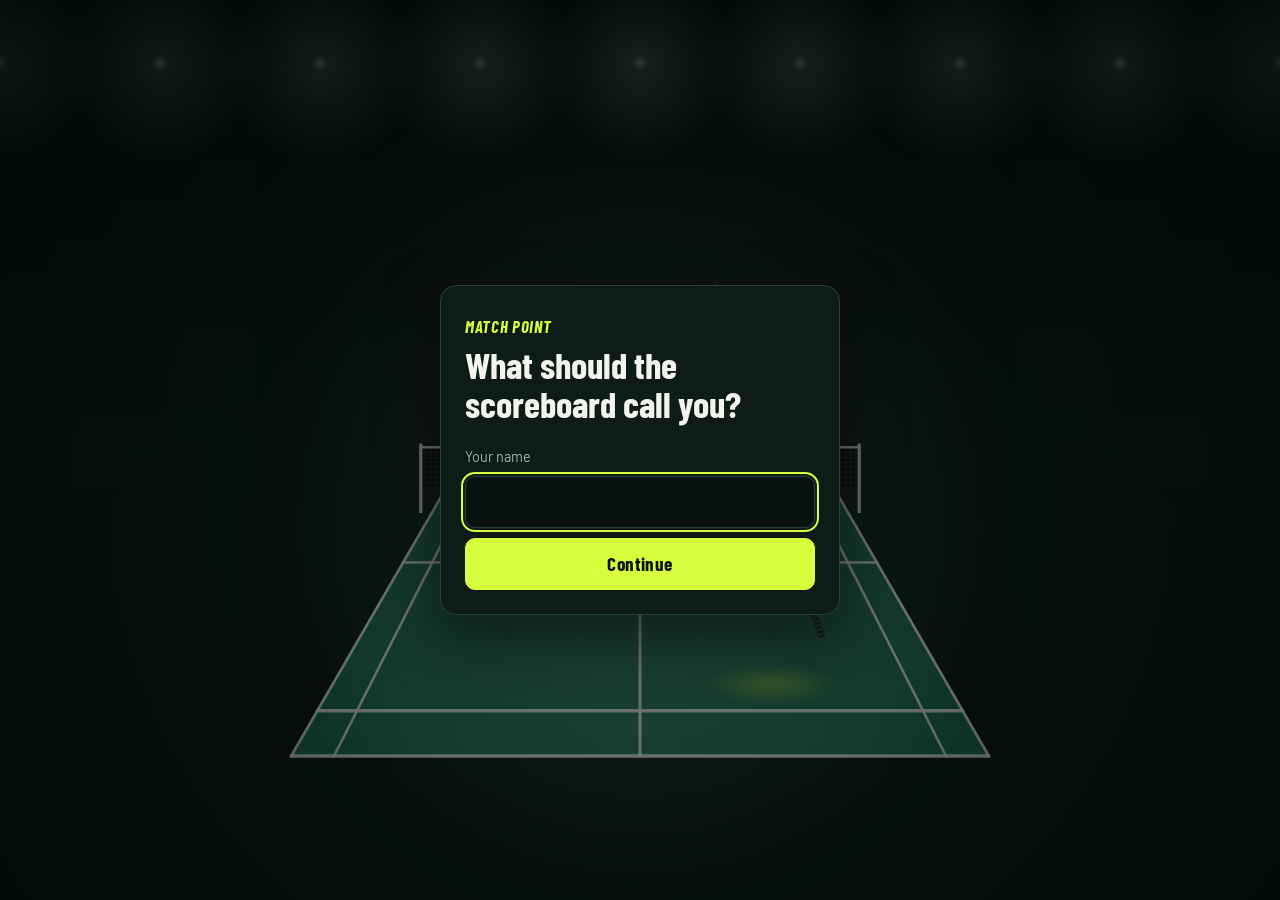
==== index.html @ b4b5af97 "Initial release Co-Authored-By: Claude Opus 5.5 <noreply@anthropic.com>" ====
<!doctype html>
<html lang="en">
<head>
  <meta charset="utf-8">
  <meta name="viewport" content="width=device-width, initial-scale=1, viewport-fit=cover">
  <meta name="theme-color" content="#08130f">
  <meta name="description" content="One-thumb badminton against the computer. Tap in time, aim with where you tap.">
  <meta name="apple-mobile-web-app-capable" content="yes">
  <meta name="apple-mobile-web-app-status-bar-style" content="black-translucent">
  <meta name="apple-mobile-web-app-title" content="Match Point">
  <title>Match Point</title>
  <link rel="manifest" href="manifest.webmanifest">
  <link rel="icon" href="icons/icon-192.png" type="image/png">
  <link rel="apple-touch-icon" href="icons/apple-touch-icon.png">
  <link rel="preconnect" href="https://fonts.googleapis.com">
  <link rel="preconnect" href="https://fonts.gstatic.com" crossorigin>
  <link rel="stylesheet" href="https://fonts.googleapis.com/css2?family=Barlow+Condensed:ital,wght@0,600;0,700;1,700&family=Barlow:wght@400;500;600&display=swap">
  <link rel="stylesheet" href="app.css">
</head>
<body data-screen="home">
  <canvas id="court" aria-hidden="true"></canvas>

  <!-- In-match overlay -->
  <header class="hud">
    <div class="board" aria-live="polite">
      <span id="hud-name" class="board-name you"></span>
      <span id="score-you" class="board-score">0</span>
      <span id="score-cpu" class="board-score">0</span>
      <span class="board-name">CPU</span>
    </div>
    <p id="clock" class="clock" hidden></p>
    <button id="pause" class="icon-button" type="button" aria-label="Pause">
      <svg viewBox="0 0 24 24" aria-hidden="true"><rect x="6" y="5" width="4" height="14" rx="1"/><rect x="14" y="5" width="4" height="14" rx="1"/></svg>
    </button>
  </header>
  <p id="callout" class="callout" aria-live="polite"></p>
  <p class="serve-hint">Tap to serve. Tap left or right to aim.</p>

  <!-- First visit -->
  <section class="screen" data-for="welcome" aria-labelledby="welcome-title">
    <div class="sheet">
      <p class="wordmark">Match Point</p>
      <h1 id="welcome-title">What should the scoreboard call you?</h1>
      <form id="welcome-form" class="stack">
        <label class="field">
          <span>Your name</span>
          <input id="welcome-name" name="name" maxlength="14" autocomplete="nickname" required>
        </label>
        <button class="button primary" type="submit">Continue</button>
      </form>
    </div>
  </section>

  <!-- Home -->
  <section class="screen" data-for="home" aria-labelledby="home-title">
    <div class="sheet">
      <p class="wordmark">Match Point</p>
      <h1 id="home-title">Ready, <span id="home-name"></span>?</h1>
      <dl class="facts">
        <div><dt>Match</dt><dd id="home-rules"></dd></div>
        <div><dt>Opponent</dt><dd id="home-level"></dd></div>
        <div id="home-record-row"><dt>Record</dt><dd id="home-record"></dd></div>
      </dl>
      <div class="stack">
        <button id="play" class="button primary" type="button">Play</button>
        <button id="open-settings" class="button" type="button">Settings</button>
      </div>
      <p class="how">Tap as the shuttle reaches the ring. Hit it right on the beat for a smash.</p>
    </div>
  </section>

  <!-- Settings -->
  <section class="screen" data-for="settings" aria-labelledby="settings-title">
    <div class="sheet tall">
      <div class="sheet-head">
        <h2 id="settings-title">Settings</h2>
        <button id="close-settings" class="button small" type="button">Done</button>
      </div>

      <form id="settings-form" class="settings">
        <label class="field">
          <span>Name</span>
          <input id="set-name" maxlength="14" autocomplete="nickname">
        </label>

        <fieldset class="group">
          <legend>Match type</legend>
          <div class="segmented">
            <label><input type="radio" name="mode" value="points"><span>First to</span></label>
            <label><input type="radio" name="mode" value="timer"><span>Timed</span></label>
          </div>
        </fieldset>

        <div class="group" data-mode="points">
          <p class="label" id="target-label">Points to win</p>
          <div class="stepper" role="group" aria-labelledby="target-label">
            <button type="button" data-step="-1" aria-label="Fewer points">−</button>
            <output id="set-target"></output>
            <button type="button" data-step="1" aria-label="More points">+</button>
          </div>
          <div class="presets" aria-label="Common targets">
            <button type="button" data-target="5">5</button>
            <button type="button" data-target="11">11</button>
            <button type="button" data-target="15">15</button>
            <button type="button" data-target="21">21</button>
          </div>
          <label class="switch">
            <span>Win by two</span>
            <input id="set-two" type="checkbox">
          </label>
        </div>

        <fieldset class="group" data-mode="timer">
          <legend>Match length</legend>
          <div class="segmented four">
            <label><input type="radio" name="seconds" value="60"><span>1 min</span></label>
            <label><input type="radio" name="seconds" value="120"><span>2 min</span></label>
            <label><input type="radio" name="seconds" value="180"><span>3 min</span></label>
            <label><input type="radio" name="seconds" value="300"><span>5 min</span></label>
          </div>
          <p class="note">Most points when time runs out wins. A tie goes to a golden point.</p>
        </fieldset>

        <fieldset class="group">
          <legend>Opponent</legend>
          <div class="segmented">
            <label><input type="radio" name="level" value="easy"><span>Easy</span></label>
            <label><input type="radio" name="level" value="normal"><span>Normal</span></label>
            <label><input type="radio" name="level" value="hard"><span>Hard</span></label>
          </div>
        </fieldset>

        <div class="group">
          <label class="switch"><span>Sound</span><input id="set-sound" type="checkbox"></label>
          <label class="switch"><span>Vibration</span><input id="set-haptics" type="checkbox"></label>
        </div>
      </form>
    </div>
  </section>

  <!-- Pause -->
  <section class="screen" data-for="paused" aria-labelledby="paused-title">
    <div class="sheet">
      <h2 id="paused-title">Paused</h2>
      <div class="stack">
        <button id="resume" class="button primary" type="button">Resume</button>
        <button id="quit" class="button" type="button">Quit match</button>
      </div>
    </div>
  </section>

  <!-- Result -->
  <section class="screen" data-for="result" aria-labelledby="result-title" aria-live="polite">
    <div class="sheet">
      <h2 id="result-title"></h2>
      <p id="result-score" class="final"></p>
      <p id="result-rules" class="how"></p>
      <div class="stack">
        <button id="again" class="button primary" type="button">Play again</button>
        <button id="home" class="button" type="button">Home</button>
      </div>
    </div>
  </section>

  <script src="engine.js"></script>
  <script src="app.js"></script>
</body>
</html>
---- app.css ----
/* Match Point: a TV-scoreboard look. Dark court green, white lines, volt accent. */
:root {
  --ink: #08130f;
  --sheet: #0e1c17;
  --sheet-raised: #142721;
  --rule: #26403a;
  --text: #f1f5ee;
  --muted: #9db3aa;
  --volt: #d8ff3e;
  --volt-ink: #0b130d;
  --coral: #ff7a59;
  --display: "Barlow Condensed", "Arial Narrow", sans-serif;
  --body: "Barlow", system-ui, sans-serif;
}

* { box-sizing: border-box; margin: 0; }
[hidden] { display: none !important; }

html, body {
  height: 100%;
  overflow: hidden;
  background: var(--ink);
  color: var(--text);
  overscroll-behavior: none;
}

body {
  font-family: var(--body);
  font-size: 16px;
  line-height: 1.5;
  -webkit-tap-highlight-color: transparent;
  touch-action: manipulation;
}

#court {
  position: fixed;
  inset: 0;
  width: 100%;
  height: 100%;
  touch-action: none;
}

button, input { font: inherit; color: inherit; }

/* ---------- Screens ---------- */

.screen {
  position: fixed;
  inset: 0;
  display: grid;
  place-items: center;
  padding: max(16px, env(safe-area-inset-top)) 16px max(16px, env(safe-area-inset-bottom));
  background: rgba(4, 10, 8, 0.55);
  opacity: 0;
  visibility: hidden;
  transition: opacity 0.25s, visibility 0s 0.25s;
}

body[data-screen="welcome"] [data-for="welcome"],
body[data-screen="home"] [data-for="home"],
body[data-screen="settings"] [data-for="settings"],
body[data-screen="paused"] [data-for="paused"],
body[data-screen="result"] [data-for="result"] {
  opacity: 1;
  visibility: visible;
  transition: opacity 0.3s;
}

.sheet {
  width: min(100%, 400px);
  max-height: 100%;
  overflow-y: auto;
  padding: 28px 24px 24px;
  border: 1px solid var(--rule);
  border-radius: 16px;
  background: var(--sheet);
  box-shadow: 0 24px 60px rgba(0, 0, 0, 0.5);
  transform: translateY(8px);
  transition: transform 0.3s cubic-bezier(0.2, 0.8, 0.2, 1);
}

body[data-screen="welcome"] [data-for="welcome"] .sheet,
body[data-screen="home"] [data-for="home"] .sheet,
body[data-screen="settings"] [data-for="settings"] .sheet,
body[data-screen="paused"] [data-for="paused"] .sheet,
body[data-screen="result"] [data-for="result"] .sheet { transform: none; }

.sheet.tall { max-height: min(100%, 720px); }

.wordmark {
  font-family: var(--display);
  font-style: italic;
  font-weight: 700;
  font-size: 1.05rem;
  letter-spacing: 0.04em;
  text-transform: uppercase;
  color: var(--volt);
}

h1, h2 {
  margin-top: 6px;
  font-family: var(--display);
  font-weight: 700;
  font-size: 2.3rem;
  line-height: 1.05;
}

h2 { font-size: 2rem; margin-top: 0; }

.stack {
  display: grid;
  gap: 10px;
  margin-top: 24px;
}

.how, .note {
  margin-top: 18px;
  font-size: 0.9rem;
  color: var(--muted);
}

.note { margin-top: 10px; font-size: 0.85rem; }

/* Home facts */
.facts {
  display: grid;
  margin-top: 20px;
  border-top: 1px solid var(--rule);
}

.facts div {
  display: flex;
  justify-content: space-between;
  gap: 16px;
  padding: 11px 0;
  border-bottom: 1px solid var(--rule);
}

.facts dt { color: var(--muted); }
.facts dd { font-weight: 600; text-align: right; }

/* ---------- Controls ---------- */

.button {
  display: inline-flex;
  align-items: center;
  justify-content: center;
  min-height: 52px;
  padding: 0 20px;
  border: 1px solid var(--rule);
  border-radius: 10px;
  background: var(--sheet-raised);
  font-family: var(--display);
  font-weight: 700;
  font-size: 1.2rem;
  letter-spacing: 0.02em;
  cursor: pointer;
  transition: transform 0.12s, background 0.2s;
}

.button:active { transform: scale(0.98); }

.button.primary {
  border-color: var(--volt);
  background: var(--volt);
  color: var(--volt-ink);
}

.button.small {
  min-height: 44px;
  padding: 0 16px;
  font-size: 1rem;
}

.button:focus-visible,
.icon-button:focus-visible,
.stepper button:focus-visible,
.presets button:focus-visible,
.segmented input:focus-visible + span,
.switch input:focus-visible,
.field input:focus-visible {
  outline: 2px solid var(--volt);
  outline-offset: 2px;
}

.field { display: grid; gap: 8px; }
.field span, .label, legend { font-size: 0.9rem; color: var(--muted); }

.field input {
  min-height: 52px;
  padding: 0 14px;
  border: 1px solid var(--rule);
  border-radius: 10px;
  background: var(--ink);
  font-size: 1.1rem;
}

/* ---------- Settings ---------- */

.sheet-head {
  display: flex;
  align-items: center;
  justify-content: space-between;
  gap: 16px;
  margin-bottom: 18px;
}

.settings { display: grid; gap: 22px; }

.group {
  display: grid;
  gap: 10px;
  padding: 0;
  border: 0;
}

legend { margin-bottom: 10px; padding: 0; }

body[data-mode="points"] [data-mode="timer"],
body[data-mode="timer"] [data-mode="points"] { display: none; }

.segmented {
  display: grid;
  grid-auto-flow: column;
  grid-auto-columns: 1fr;
  padding: 4px;
  border: 1px solid var(--rule);
  border-radius: 12px;
  background: var(--ink);
}

.segmented label { position: relative; }

.segmented input {
  position: absolute;
  opacity: 0;
}

.segmented span {
  display: grid;
  place-items: center;
  min-height: 44px;
  border-radius: 8px;
  font-weight: 600;
  color: var(--muted);
  cursor: pointer;
  transition: background 0.2s, color 0.2s;
}

.segmented input:checked + span {
  background: var(--sheet-raised);
  color: var(--text);
  box-shadow: inset 0 -2px 0 var(--volt);
}

.stepper {
  display: grid;
  grid-template-columns: 52px 1fr 52px;
  align-items: center;
  border: 1px solid var(--rule);
  border-radius: 12px;
  background: var(--ink);
}

.stepper button {
  min-height: 52px;
  border: 0;
  background: none;
  font-size: 1.5rem;
  cursor: pointer;
}

.stepper output {
  text-align: center;
  font-family: var(--display);
  font-weight: 700;
  font-size: 2rem;
  font-variant-numeric: tabular-nums;
}

.presets {
  display: grid;
  grid-template-columns: repeat(4, 1fr);
  gap: 8px;
}

.presets button {
  min-height: 44px;
  border: 1px solid var(--rule);
  border-radius: 10px;
  background: none;
  font-weight: 600;
  cursor: pointer;
}

.presets button[aria-pressed="true"] {
  border-color: var(--volt);
  color: var(--volt);
}

.switch {
  display: flex;
  align-items: center;
  justify-content: space-between;
  min-height: 48px;
  cursor: pointer;
}

.switch input {
  appearance: none;
  position: relative;
  width: 50px;
  height: 30px;
  border-radius: 15px;
  background: var(--rule);
  cursor: pointer;
  transition: background 0.2s;
}

.switch input::after {
  content: "";
  position: absolute;
  top: 3px;
  left: 3px;
  width: 24px;
  height: 24px;
  border-radius: 50%;
  background: var(--text);
  transition: transform 0.2s;
}

.switch input:checked { background: var(--volt); }
.switch input:checked::after { transform: translateX(20px); background: var(--volt-ink); }

/* ---------- In-match HUD ---------- */

.hud {
  position: fixed;
  top: max(12px, env(safe-area-inset-top));
  left: 12px;
  right: 12px;
  display: grid;
  grid-template-columns: 44px 1fr 44px;
  align-items: start;
  pointer-events: none;
  opacity: 0;
  transition: opacity 0.3s;
}

body[data-screen="match"] .hud,
body[data-screen="paused"] .hud,
body[data-screen="result"] .hud { opacity: 1; }

.board {
  grid-column: 2;
  justify-self: center;
  display: grid;
  grid-template-columns: auto auto auto auto;
  align-items: stretch;
  overflow: hidden;
  border-radius: 8px;
  font-family: var(--display);
  font-weight: 700;
  box-shadow: 0 8px 24px rgba(0, 0, 0, 0.4);
}

.board-name {
  display: grid;
  place-items: center;
  padding: 6px 12px;
  background: var(--sheet);
  font-size: 1.05rem;
  letter-spacing: 0.04em;
  text-transform: uppercase;
  color: var(--muted);
}

.board-name.you { color: var(--volt); }

.board-score {
  display: grid;
  place-items: center;
  min-width: 46px;
  padding: 4px 10px;
  background: var(--text);
  color: var(--ink);
  font-size: 1.6rem;
  font-variant-numeric: tabular-nums;
}

.board-score + .board-score { border-left: 1px solid #c9d3cc; }
.board-score.bump { animation: bump 0.4s ease-out; }

.clock {
  grid-column: 2;
  justify-self: center;
  margin-top: 6px;
  padding: 2px 10px;
  border-radius: 6px;
  background: var(--sheet);
  font-family: var(--display);
  font-weight: 700;
  font-size: 1.1rem;
  font-variant-numeric: tabular-nums;
}

.clock.low { color: var(--coral); }

.icon-button {
  grid-column: 3;
  grid-row: 1;
  display: grid;
  place-items: center;
  width: 44px;
  height: 44px;
  border: 1px solid var(--rule);
  border-radius: 10px;
  background: var(--sheet);
  pointer-events: auto;
  cursor: pointer;
}

.icon-button svg { width: 20px; height: 20px; fill: var(--text); }
body:not([data-screen="match"]) .icon-button { visibility: hidden; }

.callout {
  position: fixed;
  top: 40%;
  left: 0;
  right: 0;
  text-align: center;
  font-family: var(--display);
  font-style: italic;
  font-weight: 700;
  font-size: clamp(1.8rem, 9vw, 2.6rem);
  opacity: 0;
  pointer-events: none;
}

.callout.show { animation: callout 0.8s ease-out; }
.callout.accent { color: var(--volt); }

.serve-hint {
  position: fixed;
  bottom: max(24px, env(safe-area-inset-bottom));
  left: 16px;
  right: 16px;
  text-align: center;
  font-size: 0.9rem;
  color: var(--muted);
  opacity: 0;
  pointer-events: none;
  transition: opacity 0.3s;
}

body[data-screen="match"][data-phase="serve"] .serve-hint { opacity: 1; }

/* Result */
.final {
  margin-top: 6px;
  font-family: var(--display);
  font-weight: 700;
  font-size: 4rem;
  line-height: 1;
  font-variant-numeric: tabular-nums;
  color: var(--volt);
}

@keyframes bump {
  40% { transform: scale(1.25); }
}

@keyframes callout {
  0% { opacity: 0; transform: translateY(8px); }
  20% { opacity: 1; transform: none; }
  70% { opacity: 1; }
  100% { opacity: 0; transform: translateY(-10px); }
}

@media (prefers-reduced-motion: reduce) {
  *, *::before, *::after { animation-duration: 0.01s !important; transition-duration: 0.01s !important; }
}
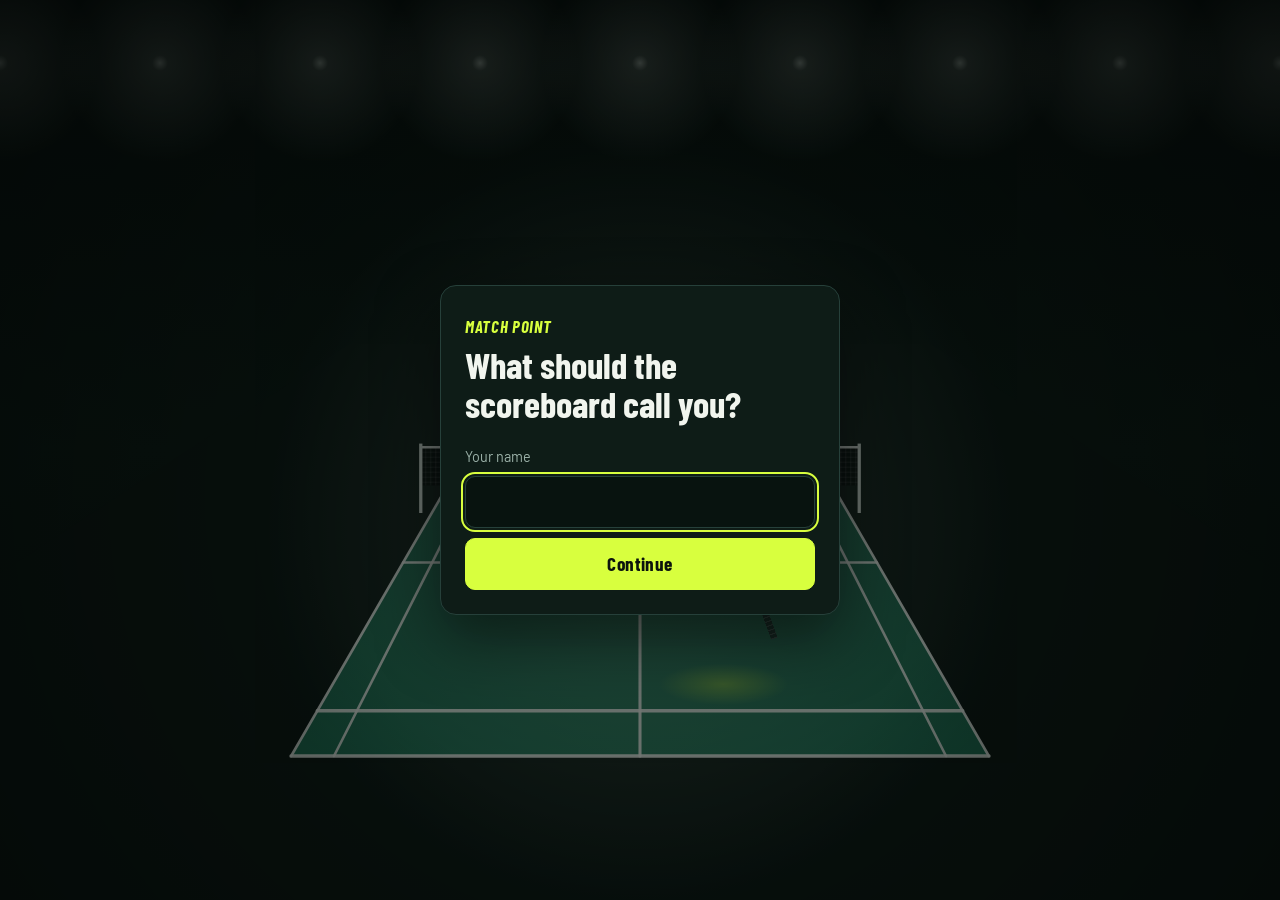
==== commit ab96a2ce: "Harder Hard, new Expert level, and an install button Hard and Expert tighten the timing window, spee" ====
--- a/index.html
+++ b/index.html
@@ -123,12 +123,20 @@
 
         <fieldset class="group">
           <legend>Opponent</legend>
-          <div class="segmented">
+          <div class="segmented four">
             <label><input type="radio" name="level" value="easy"><span>Easy</span></label>
             <label><input type="radio" name="level" value="normal"><span>Normal</span></label>
             <label><input type="radio" name="level" value="hard"><span>Hard</span></label>
+            <label><input type="radio" name="level" value="expert"><span>Expert</span></label>
           </div>
+          <p id="level-note" class="note"></p>
         </fieldset>
+
+        <div class="group">
+          <p class="label">App</p>
+          <button id="install" class="button" type="button" hidden>Install on this device</button>
+          <p id="install-note" class="note"></p>
+        </div>
 
         <div class="group">
           <label class="switch"><span>Sound</span><input id="set-sound" type="checkbox"></label>
